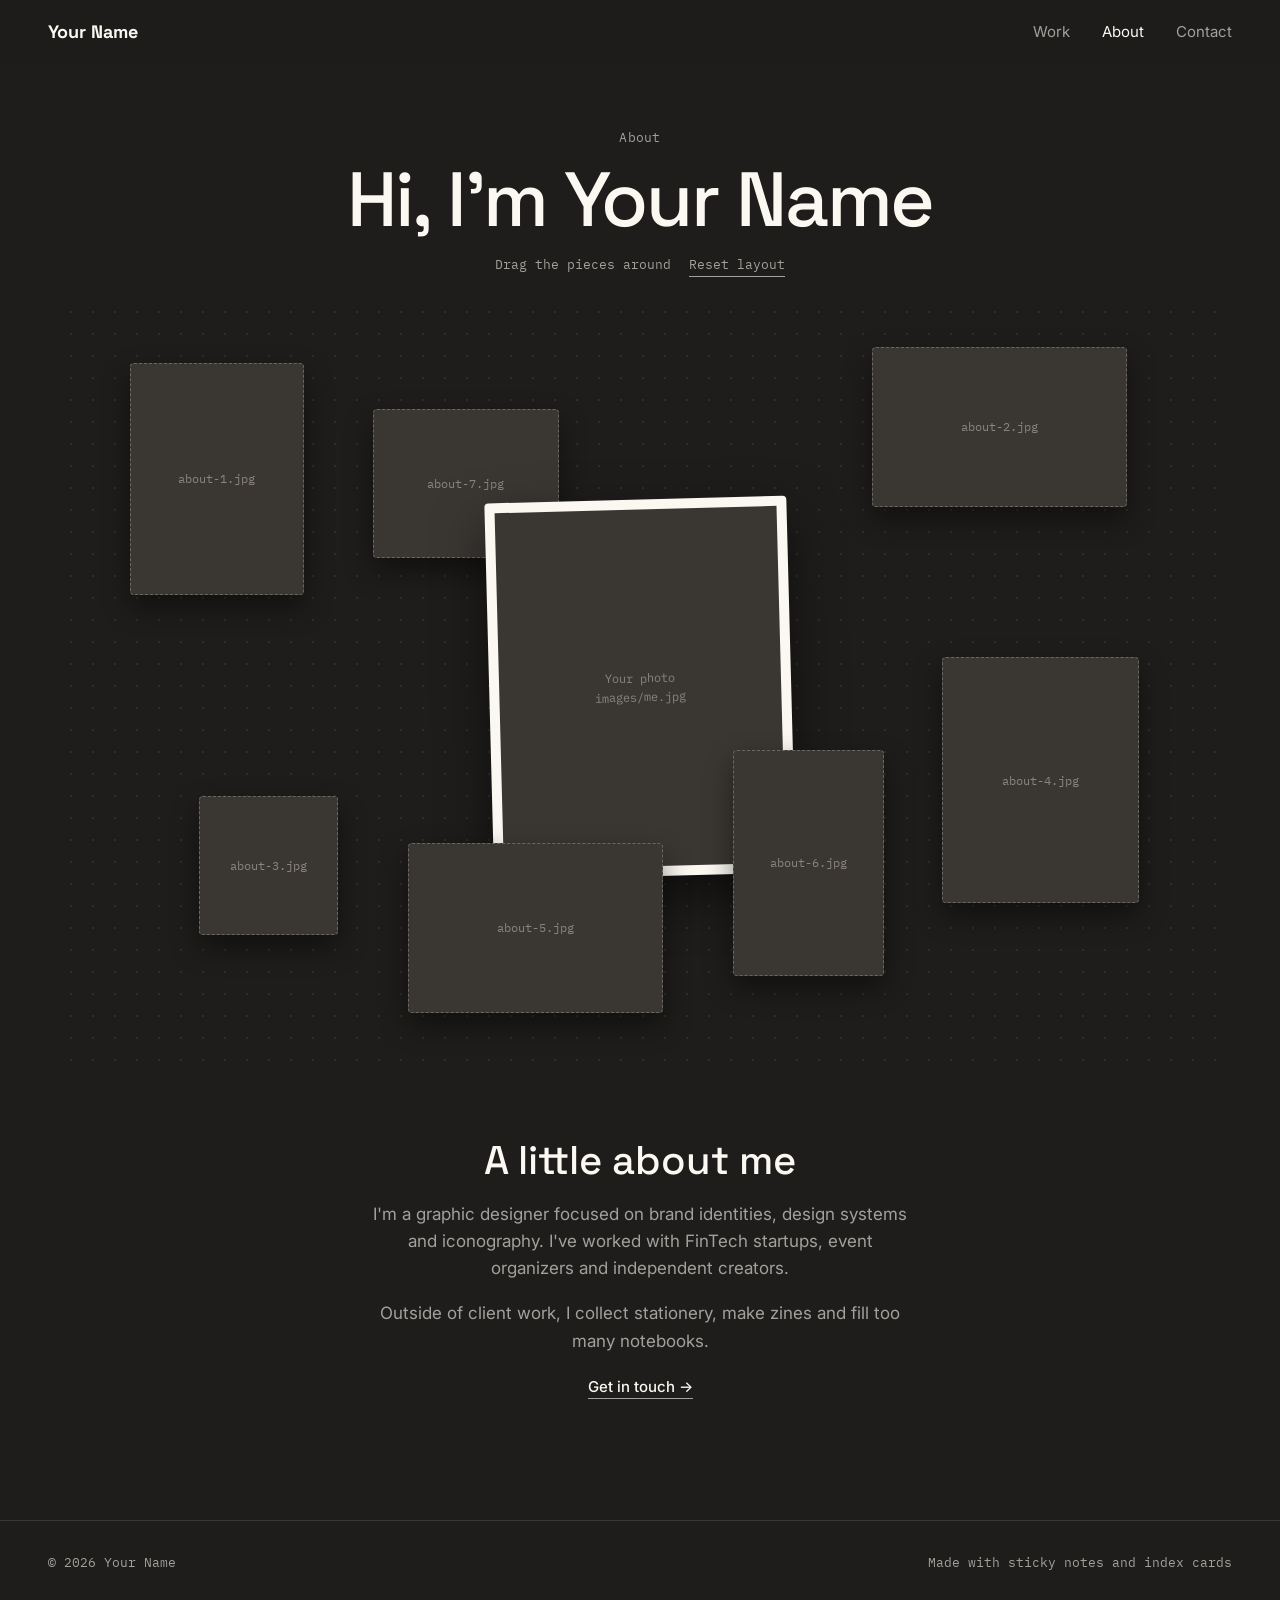
==== about.html @ d7c0a1a4 "Add files via upload" ====
<!doctype html>
<html lang="en">
<head>
  <meta charset="utf-8">
  <meta name="viewport" content="width=device-width, initial-scale=1">
  <title>About · Your Name</title>
  <meta name="description" content="About Your Name, graphic designer.">
  <link rel="preconnect" href="https://fonts.googleapis.com">
  <link rel="preconnect" href="https://fonts.gstatic.com" crossorigin>
  <link href="https://fonts.googleapis.com/css2?family=IBM+Plex+Mono:wght@400;500&family=Inter:wght@400;500&family=Space+Grotesk:wght@500;700&display=swap" rel="stylesheet">
  <link rel="stylesheet" href="css/styles.css">
</head>
<body data-page="about">
  <header class="site-nav">
    <a class="logo" href="index.html">Your Name</a>
    <nav aria-label="Main">
      <a href="work.html">Work</a>
      <a href="about.html" aria-current="page">About</a>
      <a href="index.html#contact">Contact</a>
    </nav>
  </header>

  <main>
    <div class="about-hero wrap">
      <p class="eyebrow">About</p>
      <h1>Hi, I'm Your Name</h1>
      <p class="board-hint">Drag the pieces around <button type="button" data-board-reset>Reset layout</button></p>
    </div>

    <div class="board" data-board>
      <div class="board-photo">
        <div class="placeholder">
          <span>Your photo<br>images/me.jpg</span>
          <img src="images/me.jpg" alt="Portrait of Your Name" onerror="this.remove()">
        </div>
      </div>
      <!-- Graphics: drop files named about-1.jpg … about-7.jpg into /images -->
      <div class="drag-item" data-drag="1" tabindex="0" aria-label="Graphic 1, use arrow keys to move" style="--w:15; --ar:3/4; --x:6; --y:8">
        <div class="placeholder"><span>about-1.jpg</span><img src="images/about-1.jpg" alt="" draggable="false" onerror="this.remove()"></div>
      </div>
      <div class="drag-item" data-drag="2" tabindex="0" aria-label="Graphic 2, use arrow keys to move" style="--w:22; --ar:16/10; --x:70; --y:6">
        <div class="placeholder"><span>about-2.jpg</span><img src="images/about-2.jpg" alt="" draggable="false" onerror="this.remove()"></div>
      </div>
      <div class="drag-item" data-drag="3" tabindex="0" aria-label="Graphic 3, use arrow keys to move" style="--w:12; --ar:1/1; --x:12; --y:64">
        <div class="placeholder"><span>about-3.jpg</span><img src="images/about-3.jpg" alt="" draggable="false" onerror="this.remove()"></div>
      </div>
      <div class="drag-item" data-drag="4" tabindex="0" aria-label="Graphic 4, use arrow keys to move" style="--w:17; --ar:4/5; --x:76; --y:46">
        <div class="placeholder"><span>about-4.jpg</span><img src="images/about-4.jpg" alt="" draggable="false" onerror="this.remove()"></div>
      </div>
      <div class="drag-item" data-drag="5" tabindex="0" aria-label="Graphic 5, use arrow keys to move" style="--w:22; --ar:3/2; --x:30; --y:70">
        <div class="placeholder"><span>about-5.jpg</span><img src="images/about-5.jpg" alt="" draggable="false" onerror="this.remove()"></div>
      </div>
      <div class="drag-item" data-drag="6" tabindex="0" aria-label="Graphic 6, use arrow keys to move" style="--w:13; --ar:2/3; --x:58; --y:58">
        <div class="placeholder"><span>about-6.jpg</span><img src="images/about-6.jpg" alt="" draggable="false" onerror="this.remove()"></div>
      </div>
      <div class="drag-item" data-drag="7" tabindex="0" aria-label="Graphic 7, use arrow keys to move" style="--w:16; --ar:5/4; --x:27; --y:14">
        <div class="placeholder"><span>about-7.jpg</span><img src="images/about-7.jpg" alt="" draggable="false" onerror="this.remove()"></div>
      </div>
    </div>

    <section class="bio">
      <h2>A little about me</h2>
      <p>I'm a graphic designer focused on brand identities, design systems and iconography. I've worked with FinTech startups, event organizers and independent creators.</p>
      <p>Outside of client work, I collect stationery, make zines and fill too many notebooks.</p>
      <a class="link" href="index.html#contact">Get in touch →</a>
    </section>
  </main>

  <footer class="site-footer">
    <span>© 2026 Your Name</span>
    <span>Made with sticky notes and index cards</span>
  </footer>

  <script src="js/main.js"></script>
</body>
</html>
---- css/styles.css ----
:root {
  --desk: #1E1D1B;
  --desk-2: #2A2825;
  --desk-3: #3A3733;
  --paper: #FBF8F2;
  --paper-dim: rgba(251, 248, 242, 0.6);
  --ink: #1A1A1A;
  --coral: #FF6F59;
  --blue: #6F8CFF;
  --yellow: #FFE45E;
  --pink: #FF8FB8;
  --rule-red: #E8604C;
  --rule-blue: rgba(111, 140, 255, 0.28);

  --font-display: "Space Grotesk", system-ui, sans-serif;
  --font-body: "Inter", system-ui, sans-serif;
  --font-mono: "IBM Plex Mono", ui-monospace, monospace;

  --gutter: clamp(16px, 4vw, 48px);
  --max: 1160px;
  --ease: cubic-bezier(0.2, 0.8, 0.2, 1);
}

*, *::before, *::after { box-sizing: border-box; }

html { scroll-behavior: smooth; }

body {
  margin: 0;
  background: var(--desk);
  color: var(--paper);
  font-family: var(--font-body);
  font-size: 17px;
  line-height: 1.6;
  -webkit-font-smoothing: antialiased;
  overflow-x: hidden;
}

img { max-width: 100%; display: block; }
a { color: inherit; }
button { font: inherit; color: inherit; }

h1, h2, h3 { font-family: var(--font-display); font-weight: 500; line-height: 1.1; margin: 0; }

.eyebrow {
  font-family: var(--font-mono);
  font-size: 13px;
  letter-spacing: 0.02em;
  color: var(--paper-dim);
  margin: 0;
}

.link {
  font-size: 15px;
  font-weight: 500;
  text-decoration: none;
  border-bottom: 1px solid var(--paper-dim);
  padding-bottom: 2px;
  white-space: nowrap;
  transition: border-color 0.2s;
}
.link:hover { border-color: var(--paper); }

:focus-visible { outline: 2px solid var(--blue); outline-offset: 3px; border-radius: 4px; }

.wrap { max-width: var(--max); margin: 0 auto; padding: 0 var(--gutter); }

/* Nav */
.site-nav {
  position: sticky;
  top: 0;
  z-index: 50;
  display: flex;
  justify-content: space-between;
  align-items: center;
  padding: 18px var(--gutter);
  background: rgba(30, 29, 27, 0.88);
  backdrop-filter: blur(8px);
  -webkit-backdrop-filter: blur(8px);
}
.logo { font-family: var(--font-display); font-weight: 700; font-size: 18px; text-decoration: none; }
.site-nav nav { display: flex; gap: clamp(16px, 3vw, 32px); }
.site-nav nav a { text-decoration: none; font-size: 15px; color: var(--paper-dim); transition: color 0.2s; }
.site-nav nav a:hover, .site-nav nav a[aria-current="page"] { color: var(--paper); }

/* Shared paper bits */
.sticky-note {
  background: var(--yellow);
  color: var(--ink);
  padding: 16px 18px;
  font-family: var(--font-display);
  font-weight: 500;
  line-height: 1.25;
  border-radius: 2px;
  box-shadow: 0 10px 24px rgba(0, 0, 0, 0.35);
  position: relative;
}
.sticky-note::before {
  content: "";
  position: absolute;
  inset: 0 0 auto 0;
  height: 18%;
  background: rgba(0, 0, 0, 0.06);
}
.sticky-note small { display: block; font-family: var(--font-mono); font-weight: 400; font-size: 12px; margin-top: 6px; opacity: 0.7; }

.placeholder {
  position: relative;
  background: var(--desk-3);
  overflow: hidden;
}
.placeholder > span {
  position: absolute;
  inset: 0;
  display: flex;
  align-items: center;
  justify-content: center;
  text-align: center;
  padding: 8px;
  font-family: var(--font-mono);
  font-size: 12px;
  color: #8a857c;
}
.placeholder > img {
  position: absolute;
  inset: 0;
  width: 100%;
  height: 100%;
  object-fit: cover;
}

/* Reveal on scroll */
.reveal { opacity: 0; transform: translateY(28px); transition: opacity 0.7s var(--ease), transform 0.7s var(--ease); }
.reveal.in { opacity: 1; transform: none; }

/* Hero */
.hero {
  position: relative;
  min-height: calc(100vh - 70px);
  max-width: var(--max);
  margin: 0 auto;
  padding: clamp(48px, 10vh, 120px) var(--gutter) 64px;
  display: flex;
  flex-direction: column;
  justify-content: center;
}
.hero-title {
  font-size: clamp(44px, 8.5vw, 112px);
  letter-spacing: -0.03em;
  max-width: 11ch;
  margin: 18px 0 24px;
}
.hero-title span { display: inline-block; opacity: 0; transform: translateY(0.4em) rotate(2deg); animation: word-in 0.8s var(--ease) forwards; }
.hero-sub { max-width: 34ch; color: var(--paper-dim); font-size: clamp(17px, 1.6vw, 20px); margin: 0; }
.hero-note {
  position: absolute;
  right: var(--gutter);
  top: clamp(60px, 16vh, 160px);
  width: clamp(140px, 16vw, 200px);
  font-size: clamp(16px, 1.6vw, 20px);
  transform-origin: top center;
  opacity: 0;
  animation: note-peel 1s var(--ease) 1.1s forwards;
}
.scroll-cue {
  margin-top: 48px;
  font-family: var(--font-mono);
  font-size: 13px;
  color: var(--paper-dim);
  text-decoration: none;
  align-self: flex-start;
}

@keyframes word-in { to { opacity: 1; transform: none; } }
@keyframes note-peel {
  0% { opacity: 0; transform: translateY(-30px) rotate(-18deg); }
  70% { opacity: 1; transform: translateY(4px) rotate(7deg); }
  100% { opacity: 1; transform: rotate(5deg); }
}

/* Section heads */
.section { padding-top: clamp(80px, 14vh, 160px); padding-bottom: clamp(80px, 14vh, 160px); }
.section-head { display: flex; justify-content: space-between; align-items: baseline; gap: 16px; margin-bottom: 40px; }
.section-head h2 { font-size: clamp(32px, 4.5vw, 56px); letter-spacing: -0.02em; margin-top: 10px; }

/* Featured stacked folders */
.featured { position: relative; height: 420vh; }
.featured-pin {
  position: sticky;
  top: 0;
  height: 100vh;
  display: flex;
  flex-direction: column;
  justify-content: center;
  max-width: var(--max);
  margin: 0 auto;
  padding: 80px var(--gutter) 32px;
  overflow: hidden;
}
.featured-pin .section-head { margin-bottom: 56px; }
.stack { position: relative; height: min(56vh, 500px); }
.stack.animate .folder { transition: transform 0.4s var(--ease); }

.folder {
  position: absolute;
  inset: 0;
  background: var(--c);
  color: var(--ink);
  border-radius: 0 14px 14px 14px;
  box-shadow: 0 -6px 30px rgba(0, 0, 0, 0.35);
  will-change: transform;
}
.folder-tab {
  all: unset;
  box-sizing: border-box;
  position: absolute;
  top: -38px;
  left: calc(var(--i) * 25%);
  width: 25%;
  height: 39px;
  padding: 0 16px;
  background: var(--c);
  color: var(--ink);
  border-radius: 12px 12px 0 0;
  font-family: var(--font-display);
  font-weight: 500;
  font-size: 15px;
  line-height: 40px;
  white-space: nowrap;
  overflow: hidden;
  text-overflow: ellipsis;
  cursor: pointer;
}
.folder-tab:focus-visible { outline: 2px solid var(--paper); outline-offset: 2px; }
.folder-body {
  display: grid;
  grid-template-columns: minmax(0, 1.5fr) minmax(0, 1fr);
  gap: clamp(16px, 3vw, 40px);
  height: 100%;
  padding: clamp(16px, 2.4vw, 28px);
}
.folder-body .cover { border-radius: 6px; background: var(--paper); }
.folder-body .cover > span { color: #9a948a; }
.folder-info { display: flex; flex-direction: column; justify-content: center; }
.folder-info h3 { font-size: clamp(26px, 3vw, 40px); letter-spacing: -0.02em; margin: 6px 0 12px; }
.folder-info .meta { font-family: var(--font-mono); font-size: 13px; opacity: 0.7; margin: 0; }
.folder-info .desc { margin: 0 0 20px; font-size: 16px; }
.case-link { font-weight: 500; text-decoration: none; border-bottom: 1.5px solid currentColor; align-self: flex-start; }

/* Services index cards */
.services-grid {
  display: grid;
  grid-template-columns: repeat(4, minmax(0, 1fr));
  gap: clamp(16px, 2vw, 28px);
}
.index-card {
  --r: 0deg;
  display: flex;
  flex-direction: column;
  background: var(--paper);
  color: var(--ink);
  border-radius: 3px;
  padding: 22px 20px 20px;
  min-height: 280px;
  box-shadow: 0 14px 30px rgba(0, 0, 0, 0.35);
  transform: rotate(var(--r));
  transition: transform 0.3s var(--ease);
}
.index-card:hover { transform: rotate(0deg) translateY(-6px); }
.index-card .num { font-family: var(--font-mono); font-size: 12px; opacity: 0.55; }
.index-card h3 { font-size: 21px; margin: 4px -20px 0; padding: 0 20px 12px; border-bottom: 2px solid var(--rule-red); }
.index-card p {
  flex: 1;
  margin: 0;
  padding-top: 6px;
  font-size: 15px;
  line-height: 28px;
  background: repeating-linear-gradient(transparent 0 27px, var(--rule-blue) 27px 28px) 0 6px;
}
.index-card.reveal { opacity: 0; transform: translateY(60px) rotate(calc(var(--r) + 8deg)); }
.index-card.reveal.in { opacity: 1; transform: rotate(var(--r)); }

/* Working with me */
.about-preview { display: grid; grid-template-columns: minmax(0, 0.8fr) minmax(0, 1.2fr); gap: clamp(32px, 6vw, 96px); align-items: center; }
.photo-frame { position: relative; transform: rotate(-3deg); }
.photo-frame.reveal.in { transform: rotate(-3deg); }
.photo-frame .placeholder { aspect-ratio: 4 / 5; border-radius: 4px; }
.tape {
  position: absolute;
  top: -14px;
  left: 50%;
  width: 110px;
  height: 30px;
  transform: translateX(-50%) rotate(3deg);
  background: rgba(251, 248, 242, 0.55);
  z-index: 2;
}
.about-preview h2 { font-size: clamp(32px, 4.5vw, 56px); letter-spacing: -0.02em; margin: 10px 0 20px; }
.about-preview p.lead { color: var(--paper-dim); margin: 0 0 36px; max-width: 46ch; }
.process { display: grid; grid-template-columns: repeat(3, minmax(0, 1fr)); gap: 16px; margin-bottom: 36px; }
.process .sticky-note { min-height: 140px; font-size: 18px; }
.process .sticky-note small { font-family: var(--font-body); font-size: 13px; line-height: 1.4; }
.process .sticky-note:nth-child(1) { background: var(--coral); --r: -2deg; }
.process .sticky-note:nth-child(2) { background: var(--yellow); --r: 1.5deg; }
.process .sticky-note:nth-child(3) { background: var(--pink); --r: -1deg; }
.process .sticky-note.reveal { transform: translateY(-30px) rotate(calc(var(--r) - 12deg)); }
.process .sticky-note.reveal.in { transform: rotate(var(--r)); }

/* Contact envelope */
.envelope { position: relative; max-width: 820px; margin: 0 auto; padding: 0 clamp(16px, 4vw, 48px) 150px; perspective: 1400px; }
.env-back { position: absolute; inset: 90px 0 0 0; background: var(--blue); border-radius: 10px; }
.env-flap {
  position: absolute;
  top: 90px;
  left: 0;
  right: 0;
  height: 200px;
  background: #5E7BEF;
  clip-path: polygon(0 0, 100% 0, 50% 100%);
  transform-origin: top center;
  z-index: 5;
  transition: transform 0.8s var(--ease), z-index 0s 0.4s;
}
.env-pocket {
  position: absolute;
  left: 0;
  right: 0;
  bottom: 0;
  height: 230px;
  background: #809AFF;
  clip-path: polygon(0 0, 50% 55%, 100% 0, 100% 100%, 0 100%);
  border-radius: 0 0 10px 10px;
  z-index: 4;
}
.letter {
  position: relative;
  z-index: 3;
  background: var(--paper);
  color: var(--ink);
  border-radius: 4px;
  padding: clamp(28px, 5vw, 56px) clamp(22px, 5vw, 56px) 140px;
  opacity: 0;
  transform: translateY(160px);
  transition: transform 0.9s var(--ease) 0.45s, opacity 0.5s 0.45s;
}
.envelope.open .env-flap { transform: rotateX(180deg); z-index: 1; }
.envelope.open .letter { opacity: 1; transform: none; }
.letter h2 { font-size: clamp(32px, 5vw, 60px); letter-spacing: -0.02em; margin: 8px 0 14px; }
.letter .eyebrow { color: rgba(26, 26, 26, 0.55); }
.letter > p { margin: 0 0 28px; max-width: 44ch; }
.contact-links { display: flex; flex-wrap: wrap; gap: 10px 22px; margin-bottom: 32px; }
.contact-links a { font-weight: 500; text-decoration: none; border-bottom: 1.5px solid var(--ink); }
.contact-form { display: grid; grid-template-columns: 1fr 1fr; gap: 14px; }
.contact-form label { display: flex; flex-direction: column; gap: 6px; font-family: var(--font-mono); font-size: 12px; color: rgba(26, 26, 26, 0.7); }
.contact-form .full { grid-column: 1 / -1; }
.contact-form input, .contact-form textarea {
  font: inherit;
  font-family: var(--font-body);
  font-size: 16px;
  color: var(--ink);
  background: transparent;
  border: none;
  border-bottom: 1.5px solid rgba(26, 26, 26, 0.3);
  padding: 8px 0;
  border-radius: 0;
}
.contact-form textarea { min-height: 96px; resize: vertical; }
.contact-form input:focus, .contact-form textarea:focus { outline: none; border-color: var(--ink); }
.contact-form button {
  justify-self: start;
  background: var(--ink);
  color: var(--paper);
  border: none;
  border-radius: 999px;
  padding: 12px 26px;
  font-weight: 500;
  cursor: pointer;
  transition: transform 0.2s;
}
.contact-form button:hover { transform: translateY(-2px); }
.form-error { grid-column: 1 / -1; color: #B42318; font-size: 14px; margin: 0; min-height: 1em; }

/* Footer */
.site-footer {
  display: flex;
  justify-content: space-between;
  flex-wrap: wrap;
  gap: 12px;
  padding: 32px var(--gutter);
  border-top: 1px solid var(--desk-3);
  font-family: var(--font-mono);
  font-size: 13px;
  color: var(--paper-dim);
}

/* Work page */
.page-head { padding: clamp(48px, 9vh, 100px) 0 40px; }
.page-head h1 { font-size: clamp(48px, 8vw, 104px); letter-spacing: -0.03em; }
.page-head p { color: var(--paper-dim); max-width: 46ch; margin: 16px 0 0; }

.filter-tabs { display: flex; flex-wrap: nowrap; gap: 5px; align-items: flex-end; overflow-x: auto; scrollbar-width: none; padding-top: 4px; }
.filter-tabs::-webkit-scrollbar { display: none; }
.filter-tab {
  all: unset;
  box-sizing: border-box;
  cursor: pointer;
  font-size: 14px;
  font-weight: 500;
  padding: 11px 15px 10px;
  border-radius: 10px 10px 0 0;
  background: var(--desk-2);
  color: var(--paper);
  white-space: nowrap;
  transition: background 0.2s, color 0.2s;
}
.filter-tab:hover { background: var(--desk-3); }
.filter-tab[aria-pressed="true"] { background: var(--paper); color: var(--ink); }
.filter-tab:focus-visible { outline: 2px solid var(--blue); outline-offset: 2px; }
.filter-rule { height: 4px; background: var(--paper); border-radius: 0 3px 0 0; }
.result-count { font-family: var(--font-mono); font-size: 13px; color: var(--paper-dim); margin: 18px 0 24px; }

.project-grid { display: grid; grid-template-columns: repeat(3, minmax(0, 1fr)); gap: clamp(16px, 2vw, 28px); padding-bottom: 120px; }
.project-card {
  display: block;
  text-decoration: none;
  background: var(--desk-2);
  border: 1px solid var(--desk-3);
  border-radius: 14px;
  overflow: hidden;
  transition: border-color 0.25s, transform 0.25s var(--ease);
  animation: card-in 0.5s var(--ease) both;
}
.project-card:hover { border-color: var(--paper); transform: translateY(-4px); }
.project-card .placeholder { aspect-ratio: 4 / 3; }
.project-card .info { padding: 16px 18px 18px; }
.project-card h3 { font-size: 19px; font-family: var(--font-display); }
.project-card p { margin: 4px 0 0; font-size: 14px; color: var(--paper-dim); }
@keyframes card-in { from { opacity: 0; transform: translateY(18px); } }

/* About page */
.about-hero { text-align: center; padding-top: clamp(40px, 7vh, 80px); }
.about-hero .eyebrow { margin-bottom: 8px; }
.about-hero h1 { font-size: clamp(40px, 6vw, 80px); letter-spacing: -0.03em; }
.board-hint { font-family: var(--font-mono); font-size: 13px; color: var(--paper-dim); margin: 14px 0 0; }
.board-hint button { all: unset; cursor: pointer; border-bottom: 1px solid var(--paper-dim); margin-left: 10px; }
.board-hint button:focus-visible { outline: 2px solid var(--blue); outline-offset: 2px; }

.board {
  position: relative;
  max-width: var(--max);
  height: clamp(560px, 86vh, 820px);
  margin: 24px auto 0;
  background-image: radial-gradient(rgba(251, 248, 242, 0.08) 1.2px, transparent 1.2px);
  background-size: 22px 22px;
  border-radius: 16px;
  touch-action: pan-y;
}
.board-photo {
  position: absolute;
  left: 50%;
  top: 50%;
  width: clamp(190px, 26%, 320px);
  transform: translate(-50%, -50%) rotate(-1.5deg);
  z-index: 20;
  pointer-events: none;
}
.board-photo .placeholder { aspect-ratio: 4 / 5; border-radius: 4px; border: 10px solid var(--paper); box-shadow: 0 20px 50px rgba(0, 0, 0, 0.5); }
.drag-item {
  position: absolute;
  left: calc(var(--x) * 1%);
  top: calc(var(--y) * 1%);
  width: calc(var(--w) * 1%);
  aspect-ratio: var(--ar);
  z-index: 10;
  min-width: 86px;
  cursor: grab;
  touch-action: none;
  user-select: none;
  -webkit-user-select: none;
  border-radius: 4px;
  box-shadow: 0 12px 28px rgba(0, 0, 0, 0.45);
  transition: box-shadow 0.2s, scale 0.2s;
}
.drag-item .placeholder { width: 100%; height: 100%; border-radius: 4px; border: 1.5px dashed rgba(251, 248, 242, 0.25); }
.drag-item .placeholder img { pointer-events: none; }
.drag-item.dragging { cursor: grabbing; box-shadow: 0 24px 50px rgba(0, 0, 0, 0.6); scale: 1.03; }
.drag-item:focus-visible { outline: 2px solid var(--blue); outline-offset: 3px; }

.bio { max-width: 640px; margin: 0 auto; padding: 64px var(--gutter) 120px; text-align: center; }
.bio h2 { font-size: clamp(28px, 3.5vw, 40px); margin-bottom: 18px; }
.bio p { color: var(--paper-dim); margin: 0 0 18px; }

/* Responsive */
@media (max-width: 960px) {
  .services-grid { grid-template-columns: repeat(2, minmax(0, 1fr)); }
  .project-grid { grid-template-columns: repeat(2, minmax(0, 1fr)); }
  .about-preview { grid-template-columns: 1fr; }
  .photo-frame { max-width: 320px; }
}

@media (max-width: 680px) {
  body { font-size: 16px; }
  .hero-note { position: relative; right: auto; top: auto; margin-top: 36px; align-self: flex-start; }
  .featured { height: 400vh; }
  .featured-pin { padding-top: 76px; }
  .featured-pin .section-head { margin-bottom: 48px; }
  .stack { height: min(62vh, 520px); }
  .folder-tab { font-size: 12px; padding: 0 9px; height: 33px; top: -32px; line-height: 34px; border-radius: 9px 9px 0 0; }
  .folder-body { grid-template-columns: 1fr; grid-template-rows: minmax(0, 1fr) auto; }
  .folder-info h3 { font-size: 24px; margin: 4px 0 6px; }
  .folder-info .desc { display: none; }
  .services-grid { grid-template-columns: 1fr; }
  .index-card { min-height: 220px; }
  .process { grid-template-columns: 1fr; }
  .process .sticky-note { min-height: 0; }
  .contact-form { grid-template-columns: 1fr; }
  .filter-tabs { margin: 0 calc(var(--gutter) * -1); padding: 0 var(--gutter); }
  .filter-tab { font-size: 14px; padding: 10px 14px 9px; }
  .project-grid { grid-template-columns: 1fr; }
  .board { height: 640px; border-radius: 0; }
  .board-photo { width: 52%; }
}

@media (prefers-reduced-motion: reduce) {
  html { scroll-behavior: auto; }
  .hero-title span, .hero-note { animation: none; opacity: 1; transform: none; }
  .hero-note { transform: rotate(5deg); }
  .reveal, .index-card.reveal, .process .sticky-note.reveal { opacity: 1; transition: none; }
  .index-card.reveal { transform: rotate(var(--r)); }
  .process .sticky-note.reveal { transform: rotate(var(--r)); }
  .letter, .env-flap { transition: none; }
  .project-card { animation: none; }
}
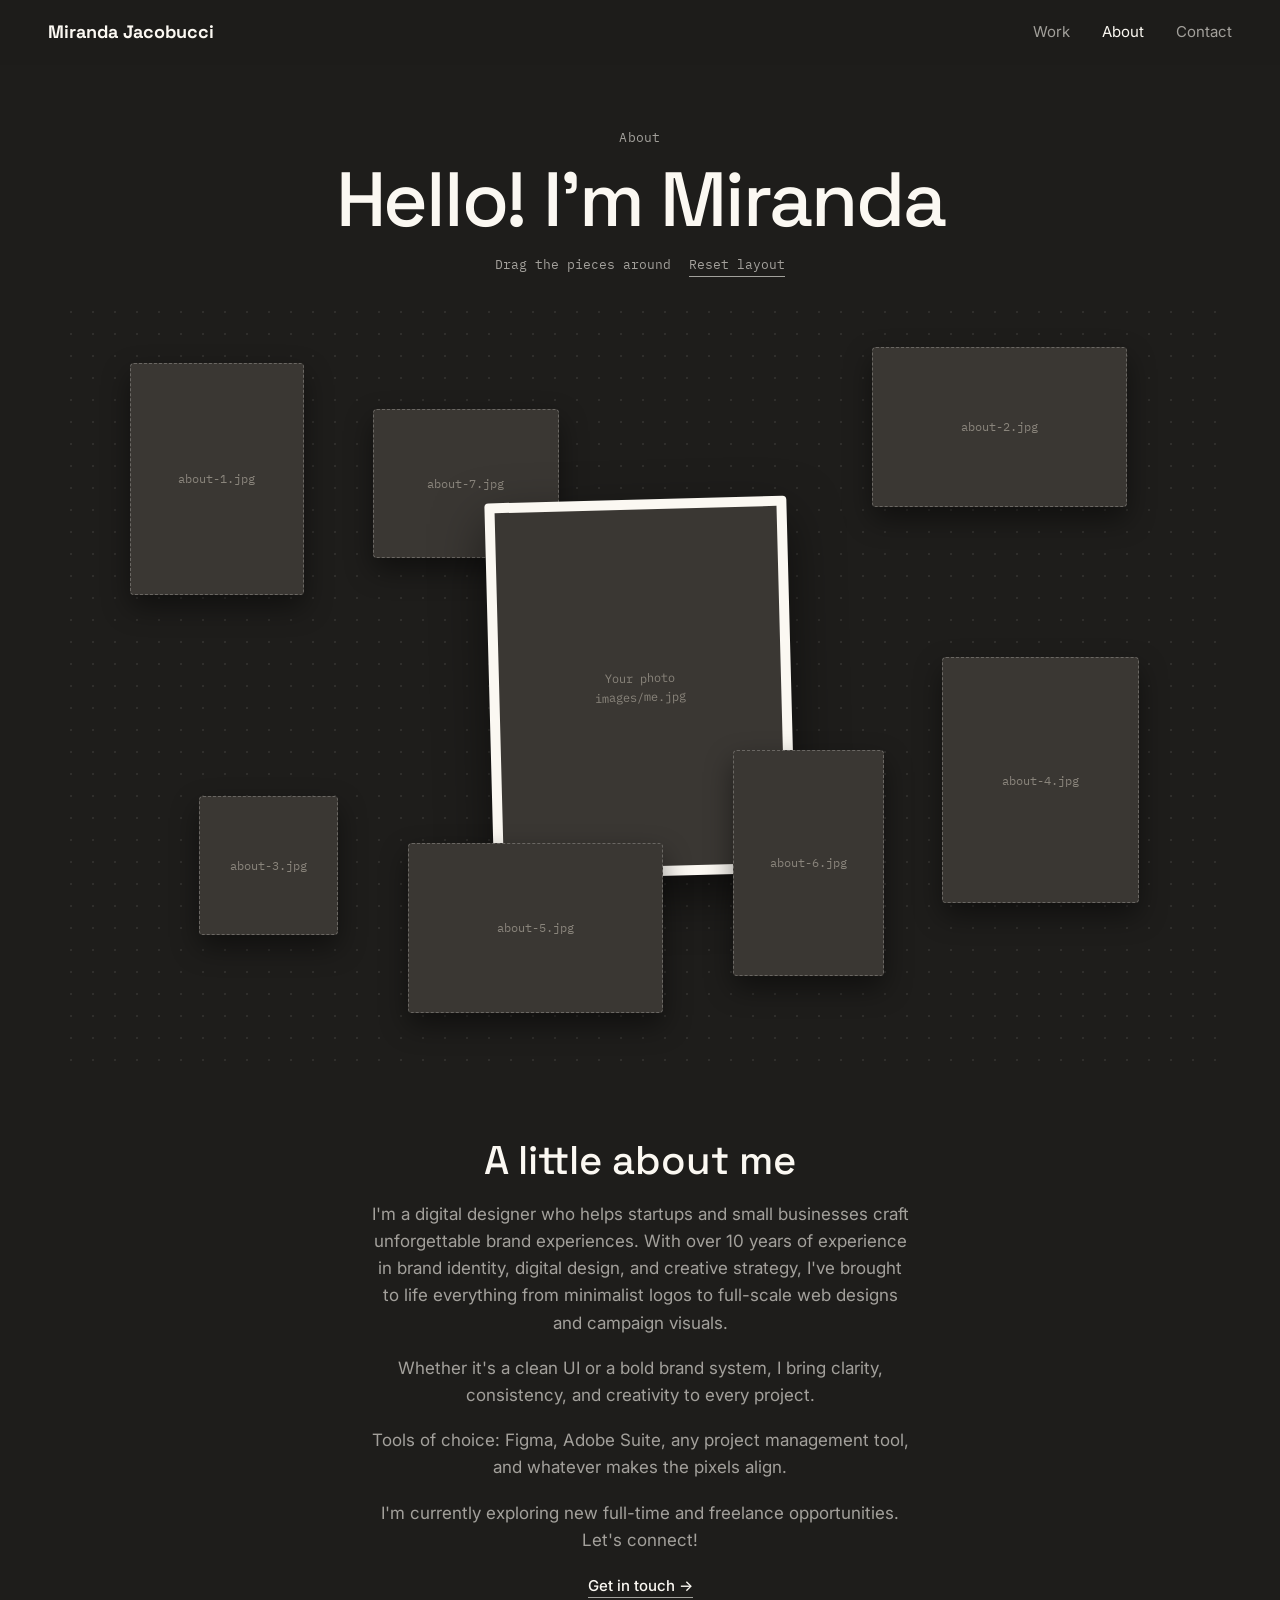
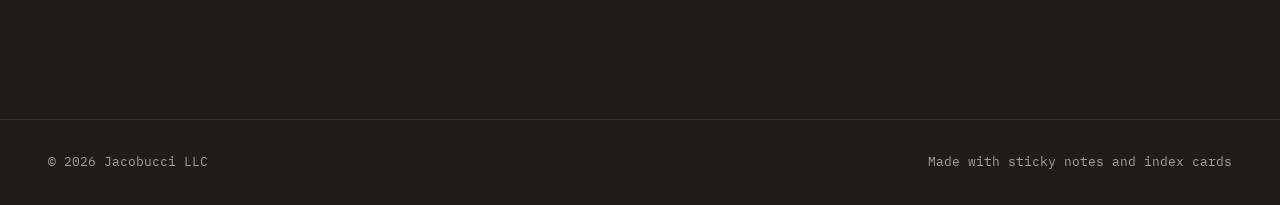
==== commit 4d3670d4: "Add real projects, data-driven case studies, and real name, email and bio Co-Authored-By: Claude Opu" ====
--- a/about.html
+++ b/about.html
@@ -3,8 +3,8 @@
 <head>
   <meta charset="utf-8">
   <meta name="viewport" content="width=device-width, initial-scale=1">
-  <title>About · Your Name</title>
-  <meta name="description" content="About Your Name, graphic designer.">
+  <title>About · Miranda Jacobucci</title>
+  <meta name="description" content="About Miranda Jacobucci, graphic designer.">
   <link rel="preconnect" href="https://fonts.googleapis.com">
   <link rel="preconnect" href="https://fonts.gstatic.com" crossorigin>
   <link href="https://fonts.googleapis.com/css2?family=IBM+Plex+Mono:wght@400;500&family=Inter:wght@400;500&family=Space+Grotesk:wght@500;700&display=swap" rel="stylesheet">
@@ -12,7 +12,7 @@
 </head>
 <body data-page="about">
   <header class="site-nav">
-    <a class="logo" href="index.html">Your Name</a>
+    <a class="logo" href="index.html">Miranda Jacobucci</a>
     <nav aria-label="Main">
       <a href="work.html">Work</a>
       <a href="about.html" aria-current="page">About</a>
@@ -23,7 +23,7 @@
   <main>
     <div class="about-hero wrap">
       <p class="eyebrow">About</p>
-      <h1>Hi, I'm Your Name</h1>
+      <h1>Hello! I'm Miranda</h1>
       <p class="board-hint">Drag the pieces around <button type="button" data-board-reset>Reset layout</button></p>
     </div>
 
@@ -31,7 +31,7 @@
       <div class="board-photo">
         <div class="placeholder">
           <span>Your photo<br>images/me.jpg</span>
-          <img src="images/me.jpg" alt="Portrait of Your Name" onerror="this.remove()">
+          <img src="images/me.jpg" alt="Portrait of Miranda Jacobucci" onerror="this.remove()">
         </div>
       </div>
       <!-- Graphics: drop files named about-1.jpg … about-7.jpg into /images -->
@@ -60,14 +60,16 @@
 
     <section class="bio">
       <h2>A little about me</h2>
-      <p>I'm a graphic designer focused on brand identities, design systems and iconography. I've worked with FinTech startups, event organizers and independent creators.</p>
-      <p>Outside of client work, I collect stationery, make zines and fill too many notebooks.</p>
+      <p>I'm a digital designer who helps startups and small businesses craft unforgettable brand experiences. With over 10 years of experience in brand identity, digital design, and creative strategy, I've brought to life everything from minimalist logos to full-scale web designs and campaign visuals.</p>
+      <p>Whether it's a clean UI or a bold brand system, I bring clarity, consistency, and creativity to every project.</p>
+      <p>Tools of choice: Figma, Adobe Suite, any project management tool, and whatever makes the pixels align.</p>
+      <p>I'm currently exploring new full-time and freelance opportunities. Let's connect!</p>
       <a class="link" href="index.html#contact">Get in touch →</a>
     </section>
   </main>
 
   <footer class="site-footer">
-    <span>© 2026 Your Name</span>
+    <span>© 2026 Jacobucci LLC</span>
     <span>Made with sticky notes and index cards</span>
   </footer>
 
--- a/css/styles.css
+++ b/css/styles.css
@@ -489,6 +489,105 @@
 .bio { max-width: 640px; margin: 0 auto; padding: 64px var(--gutter) 120px; text-align: center; }
 .bio h2 { font-size: clamp(28px, 3.5vw, 40px); margin-bottom: 18px; }
 .bio p { color: var(--paper-dim); margin: 0 0 18px; }
+
+/* Case study */
+.read-progress {
+  position: fixed;
+  top: 0;
+  left: 0;
+  width: 100%;
+  height: 3px;
+  background: var(--accent, var(--coral));
+  transform: scaleX(var(--p, 0));
+  transform-origin: left;
+  z-index: 60;
+}
+.cs-hero { padding-top: clamp(40px, 7vh, 80px); padding-bottom: 48px; }
+.cs-back { display: inline-block; margin-bottom: 36px; font-family: var(--font-mono); font-size: 13px; color: var(--paper-dim); text-decoration: none; }
+.cs-back:hover { color: var(--paper); }
+.cs-hero .eyebrow::before { content: ""; display: inline-block; width: 10px; height: 10px; margin-right: 10px; border-radius: 2px; background: var(--accent); vertical-align: 0; }
+.cs-hero h1 { font-size: clamp(48px, 8vw, 112px); letter-spacing: -0.03em; margin: 14px 0 22px; }
+.cs-intro { font-size: clamp(18px, 2vw, 24px); line-height: 1.45; max-width: 40ch; color: var(--paper-dim); margin: 0; }
+.cs-img { border-radius: 12px; }
+.cs-cover { margin-bottom: clamp(72px, 12vh, 140px); }
+
+.cs-overview, .cs-split, .cs-process, .cs-text-block, .cs-results, .cs-quote { margin-bottom: clamp(72px, 12vh, 140px); }
+.cs-grid-2, .cs-grid-3 { margin-bottom: clamp(48px, 8vh, 96px); }
+
+[data-page="case"] main h2 { font-size: clamp(28px, 3.5vw, 44px); letter-spacing: -0.02em; margin: 8px 0 18px; }
+.cs-text p, .cs-split p, .cs-text-block p { color: rgba(251, 248, 242, 0.78); max-width: 60ch; margin: 0 0 16px; }
+
+.cs-overview { display: grid; grid-template-columns: minmax(0, 1.4fr) minmax(0, 1fr); gap: clamp(32px, 6vw, 96px); align-items: start; }
+.cs-details { min-height: 0; }
+.cs-details dl { margin: 10px 0 0; }
+.cs-details dl div { display: flex; justify-content: space-between; gap: 16px; padding: 9px 0; border-bottom: 1px solid var(--rule-blue); }
+.cs-details dt { font-family: var(--font-mono); font-size: 12px; opacity: 0.6; padding-top: 2px; }
+.cs-details dd { margin: 0; font-size: 15px; font-weight: 500; text-align: right; }
+
+.cs-split { display: grid; grid-template-columns: repeat(2, minmax(0, 1fr)); gap: clamp(32px, 6vw, 96px); }
+
+.cs-figure { margin: 0 auto clamp(48px, 8vh, 96px); }
+.cs-figure figcaption { margin-top: 12px; font-family: var(--font-mono); font-size: 13px; color: var(--paper-dim); }
+.cs-grid-2 { display: grid; grid-template-columns: repeat(2, minmax(0, 1fr)); gap: clamp(16px, 2vw, 28px); }
+.cs-grid-2 .cs-figure { margin: 0; }
+.cs-grid-3 { display: grid; grid-template-columns: repeat(3, minmax(0, 1fr)); gap: clamp(12px, 1.6vw, 20px); }
+
+.cs-notes { max-width: 900px; margin-top: 12px; }
+
+.cs-stats { display: grid; grid-template-columns: repeat(3, minmax(0, 1fr)); gap: clamp(16px, 2vw, 28px); margin-top: 12px; }
+.cs-stat { min-height: 210px; }
+.cs-stat .big { display: block; font-family: var(--font-display); font-weight: 700; font-size: clamp(40px, 5vw, 64px); line-height: 1; letter-spacing: -0.03em; padding-bottom: 14px; margin-bottom: 4px; border-bottom: 2px solid var(--rule-red); margin-left: -20px; margin-right: -20px; padding-left: 20px; }
+
+.cs-quote { display: flex; justify-content: center; }
+.cs-quote blockquote { margin: 0; max-width: 640px; padding: clamp(28px, 4vw, 52px); transform: rotate(-1.5deg); }
+.cs-quote blockquote p { font-family: var(--font-display); font-size: clamp(22px, 2.6vw, 32px); line-height: 1.25; margin: 0 0 22px; }
+.cs-quote blockquote footer { font-family: var(--font-mono); font-size: 13px; opacity: 0.7; }
+
+.cs-next { padding-top: 24px; padding-bottom: 120px; }
+.cs-next-folder {
+  position: relative;
+  display: block;
+  margin-top: 40px;
+  padding: clamp(28px, 5vw, 56px);
+  background: var(--c);
+  color: var(--ink);
+  border-radius: 0 14px 14px 14px;
+  text-decoration: none;
+  transition: transform 0.3s var(--ease);
+}
+.cs-next-folder:hover { transform: translateY(-6px); }
+.cs-next-tab { position: absolute; top: -38px; left: 0; height: 39px; padding: 0 20px; background: var(--c); border-radius: 12px 12px 0 0; font-family: var(--font-display); font-weight: 500; font-size: 15px; line-height: 40px; }
+.cs-next-body .eyebrow { display: block; color: rgba(26, 26, 26, 0.6); }
+.cs-next-title { display: block; margin-top: 8px; font-family: var(--font-display); font-weight: 500; font-size: clamp(32px, 5vw, 64px); letter-spacing: -0.02em; line-height: 1.05; }
+
+.cs-photo { display: block; width: 100%; height: auto; border-radius: 10px; background: var(--desk-2); }
+.cs-cover-img { border-radius: 14px; }
+.cs-sub { font-family: var(--font-display); font-weight: 500; font-size: 22px; margin: 32px 0 12px; }
+.cs-details ul { list-style: none; margin: 0; padding: 0; text-align: right; }
+.cs-details li + li { margin-top: 2px; }
+.cs-details dl div:has(ul) { align-items: flex-start; }
+.cs-section { margin-bottom: clamp(72px, 12vh, 140px); }
+.cs-section-text { max-width: 720px; margin-bottom: 28px; }
+.cs-section-text p { color: rgba(251, 248, 242, 0.78); margin: 0 0 12px; }
+.cs-images { display: grid; gap: clamp(12px, 1.6vw, 20px); align-items: start; }
+.cs-images figure { margin: 0; }
+.cs-images.cols-1 { grid-template-columns: 1fr; }
+.cs-images.cols-2 { grid-template-columns: repeat(2, minmax(0, 1fr)); }
+.cs-images.cols-3 { grid-template-columns: repeat(3, minmax(0, 1fr)); }
+.cs-images.cols-1 figure + figure { margin-top: 0; }
+.cs-video { position: relative; aspect-ratio: 16 / 9; margin-bottom: 20px; border-radius: 12px; overflow: hidden; background: var(--desk-2); }
+.cs-video iframe { position: absolute; inset: 0; width: 100%; height: 100%; border: 0; }
+
+@media (max-width: 960px) {
+  .cs-overview { grid-template-columns: 1fr; }
+  .cs-details { max-width: 440px; }
+}
+@media (max-width: 680px) {
+  .cs-split, .cs-grid-2, .cs-stats, .cs-images.cols-2 { grid-template-columns: 1fr; }
+  .cs-images.cols-3 { grid-template-columns: repeat(2, minmax(0, 1fr)); }
+  .cs-grid-3 { grid-template-columns: repeat(2, minmax(0, 1fr)); }
+  .cs-grid-3 > :last-child { grid-column: 1 / -1; aspect-ratio: 2 / 1 !important; }
+}
 
 /* Responsive */
 @media (max-width: 960px) {
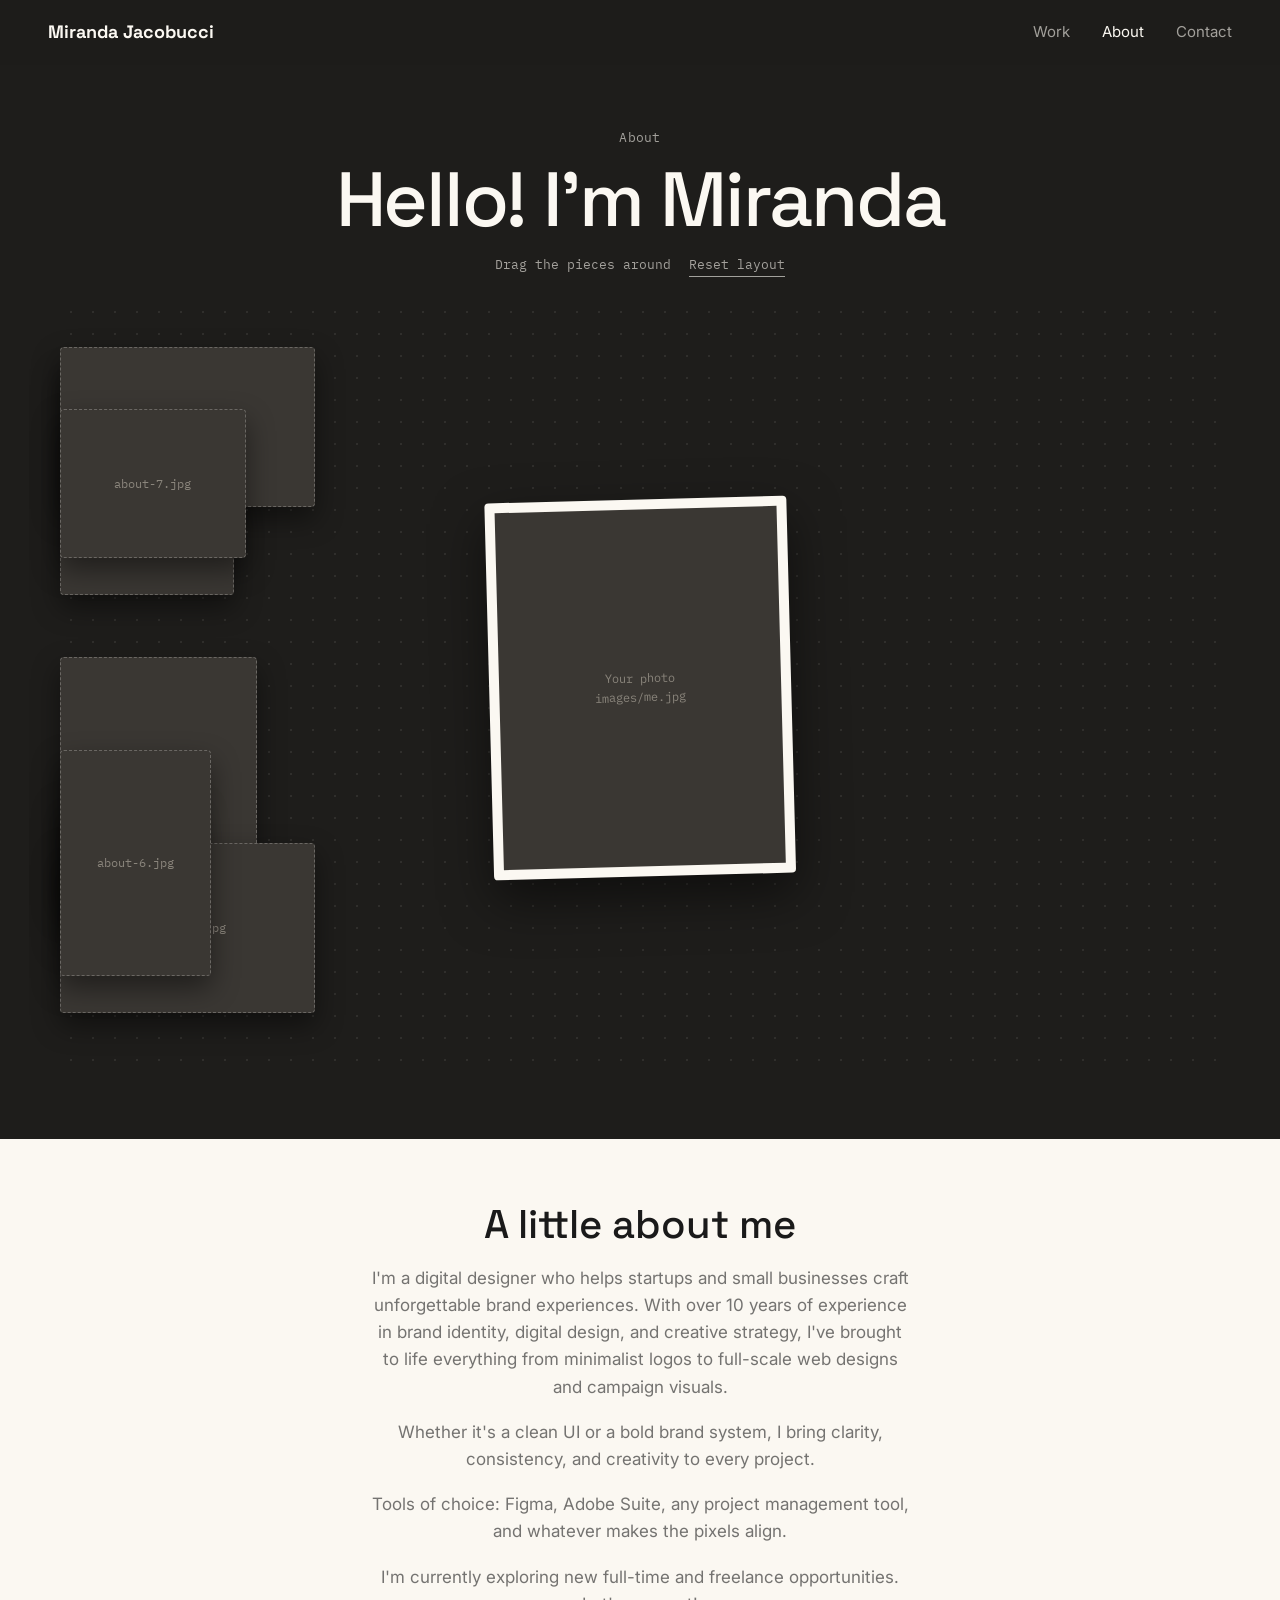
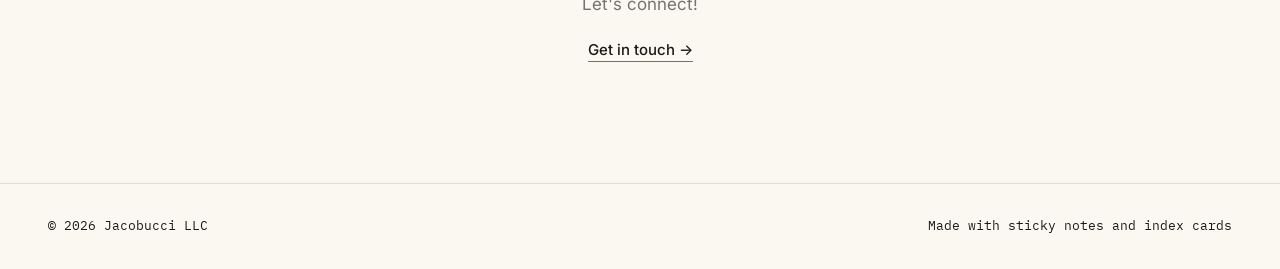
==== commit 09687079: "Match dark top, cream body layout on Work, About and case study pages Co-Authored-By: Claude Opus 5." ====
--- a/about.html
+++ b/about.html
@@ -21,6 +21,7 @@
   </header>
 
   <main>
+    <div class="about-dark" data-hero>
     <div class="about-hero wrap">
       <p class="eyebrow">About</p>
       <h1>Hello! I'm Miranda</h1>
@@ -58,6 +59,9 @@
       </div>
     </div>
 
+    </div>
+
+    <div class="on-cream">
     <section class="bio">
       <h2>A little about me</h2>
       <p>I'm a digital designer who helps startups and small businesses craft unforgettable brand experiences. With over 10 years of experience in brand identity, digital design, and creative strategy, I've brought to life everything from minimalist logos to full-scale web designs and campaign visuals.</p>
@@ -66,9 +70,10 @@
       <p>I'm currently exploring new full-time and freelance opportunities. Let's connect!</p>
       <a class="link" href="index.html#contact">Get in touch →</a>
     </section>
+    </div>
   </main>
 
-  <footer class="site-footer">
+  <footer class="site-footer on-cream">
     <span>© 2026 Jacobucci LLC</span>
     <span>Made with sticky notes and index cards</span>
   </footer>
--- a/css/styles.css
+++ b/css/styles.css
@@ -85,6 +85,7 @@
 
 /* Shared paper bits */
 .sticky-note {
+  aspect-ratio: 1 / 1;
   background: var(--yellow);
   color: var(--ink);
   padding: 16px 18px;
@@ -298,7 +299,7 @@
 .about-preview h2 { font-size: clamp(32px, 4.5vw, 56px); letter-spacing: -0.02em; margin: 10px 0 20px; }
 .about-preview p.lead { color: var(--paper-dim); margin: 0 0 36px; max-width: 46ch; }
 .process { display: grid; grid-template-columns: repeat(3, minmax(0, 1fr)); gap: 16px; margin-bottom: 36px; }
-.process .sticky-note { min-height: 140px; font-size: 18px; }
+.process .sticky-note { font-size: 18px; }
 .process .sticky-note small { font-family: var(--font-body); font-size: 13px; line-height: 1.4; }
 .process .sticky-note:nth-child(1) { background: var(--coral); --r: -2deg; }
 .process .sticky-note:nth-child(2) { background: var(--yellow); --r: 1.5deg; }
@@ -589,6 +590,44 @@
   .cs-grid-3 > :last-child { grid-column: 1 / -1; aspect-ratio: 2 / 1 !important; }
 }
 
+/* Cream sections (homepage below the hero) */
+.on-cream {
+  --paper-dim: rgba(26, 26, 26, 0.6);
+  background: var(--paper);
+  color: var(--ink);
+}
+.on-cream .link:hover { border-color: var(--ink); }
+.on-cream .folder { box-shadow: 0 -4px 24px rgba(26, 26, 26, 0.14); }
+.on-cream .folder-tab:focus-visible { outline-color: var(--ink); }
+.on-cream .index-card { background-color: #FFFFFF; box-shadow: 0 12px 28px rgba(26, 26, 26, 0.12); }
+.on-cream .sticky-note { box-shadow: 0 10px 22px rgba(26, 26, 26, 0.16); }
+.on-cream .photo-frame .placeholder { box-shadow: 0 16px 34px rgba(26, 26, 26, 0.18); }
+.on-cream .tape { background: rgba(255, 228, 94, 0.8); }
+.site-footer.on-cream { border-top-color: rgba(26, 26, 26, 0.12); }
+
+.work-body { padding-top: 40px; }
+.on-cream .filter-tab { background: rgba(26, 26, 26, 0.06); color: var(--ink); }
+.on-cream .filter-tab:hover { background: rgba(26, 26, 26, 0.11); }
+.on-cream .filter-tab[aria-pressed="true"] { background: var(--ink); color: var(--paper); }
+.on-cream .filter-rule { background: var(--ink); }
+.on-cream .project-card { background: #FFFFFF; border-color: rgba(26, 26, 26, 0.1); }
+.on-cream .project-card:hover { border-color: var(--ink); }
+.on-cream .project-card .placeholder { background: #ECE8DF; }
+
+.about-dark { padding-bottom: 64px; }
+
+.cs-dark { padding-bottom: clamp(56px, 9vh, 104px); }
+.cs-dark .cs-cover { margin-bottom: 0; }
+.case-body { padding-top: clamp(72px, 12vh, 140px); }
+.on-cream .cs-text p, .on-cream .cs-section-text p { color: rgba(26, 26, 26, 0.78); }
+.on-cream .cs-photo, .on-cream .cs-video { background: #ECE8DF; }
+
+body.nav-light .site-nav { background: rgba(251, 248, 242, 0.9); }
+body.nav-light .logo { color: var(--ink); }
+body.nav-light .site-nav nav a { color: rgba(26, 26, 26, 0.6); }
+body.nav-light .site-nav nav a:hover, body.nav-light .site-nav nav a[aria-current="page"] { color: var(--ink); }
+.site-nav, .site-nav .logo, .site-nav nav a { transition: background-color 0.3s, color 0.3s; }
+
 /* Responsive */
 @media (max-width: 960px) {
   .services-grid { grid-template-columns: repeat(2, minmax(0, 1fr)); }
@@ -610,8 +649,9 @@
   .folder-info .desc { display: none; }
   .services-grid { grid-template-columns: 1fr; }
   .index-card { min-height: 220px; }
-  .process { grid-template-columns: 1fr; }
-  .process .sticky-note { min-height: 0; }
+  .process { grid-template-columns: repeat(2, minmax(0, 1fr)); gap: 14px; }
+  .process .sticky-note { font-size: 16px; padding: 14px; }
+  .process .sticky-note small { font-size: 12px; }
   .contact-form { grid-template-columns: 1fr; }
   .filter-tabs { margin: 0 calc(var(--gutter) * -1); padding: 0 var(--gutter); }
   .filter-tab { font-size: 14px; padding: 10px 14px 9px; }
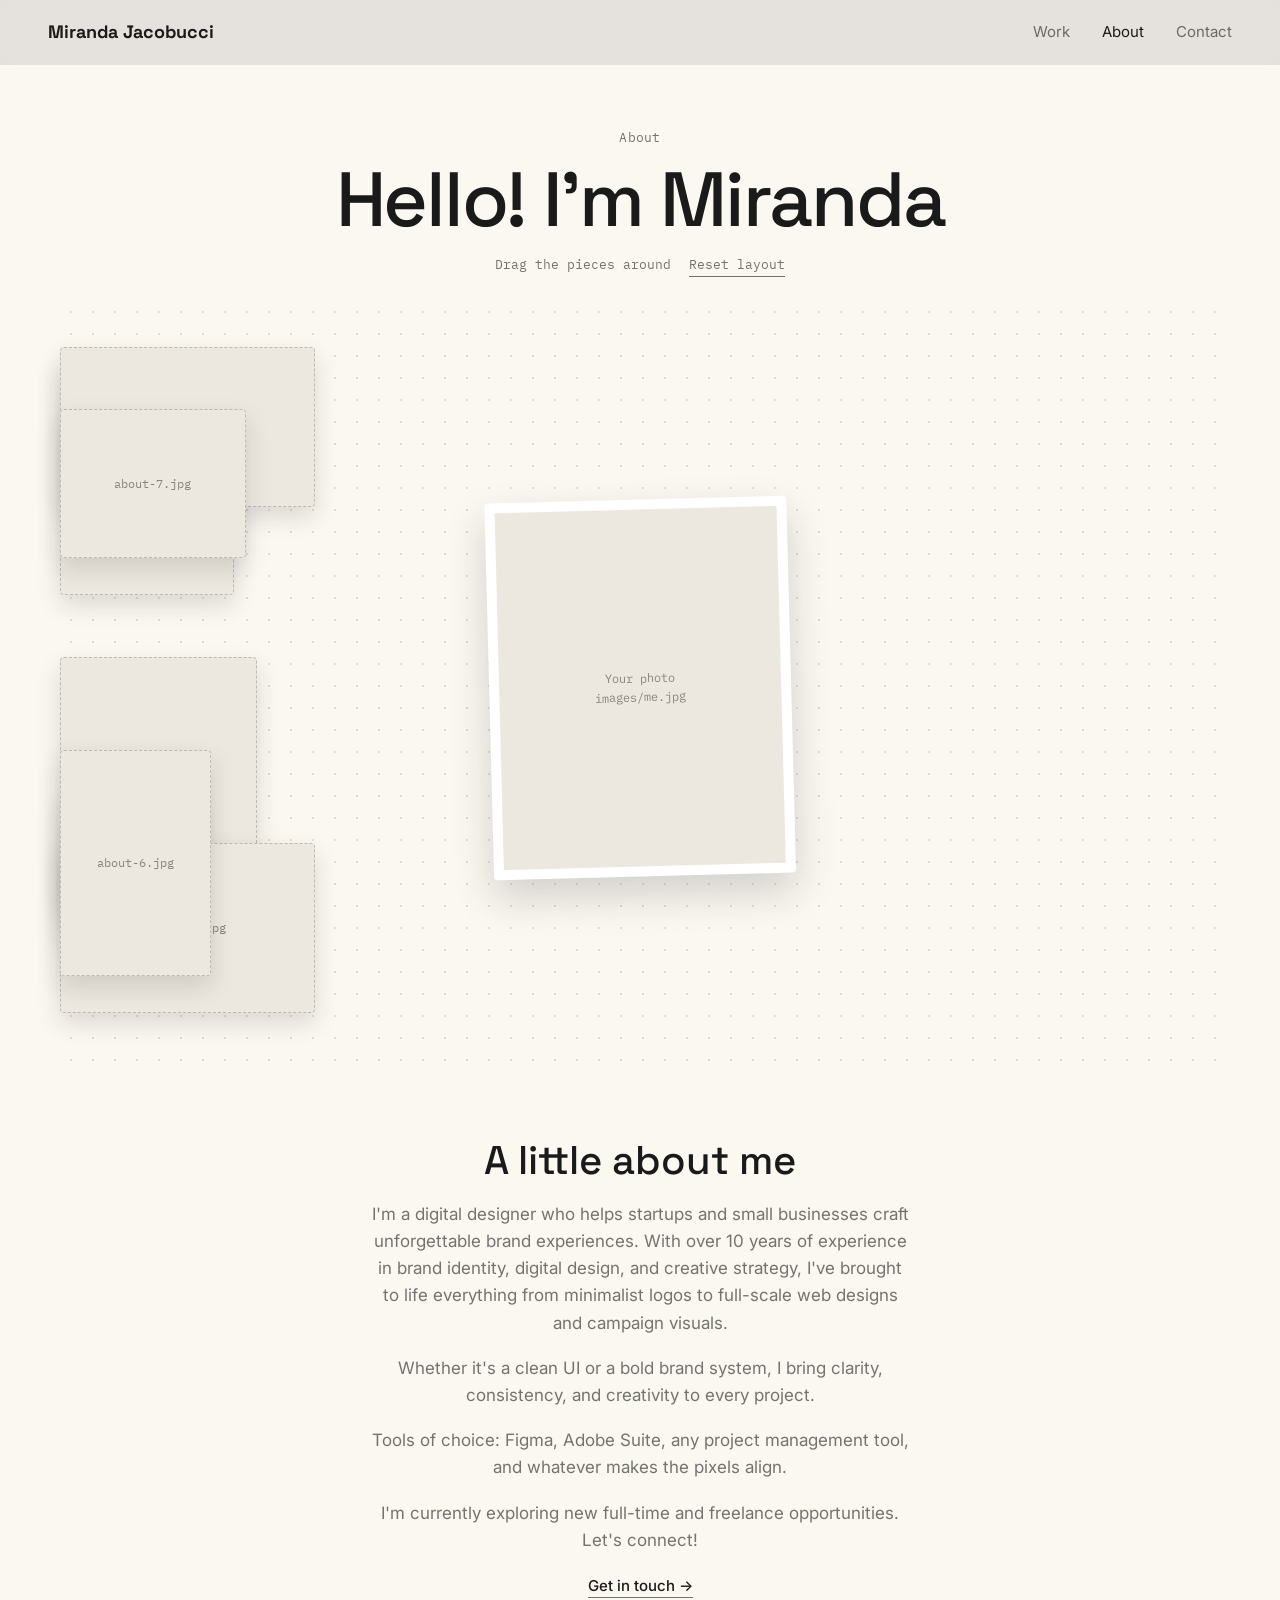
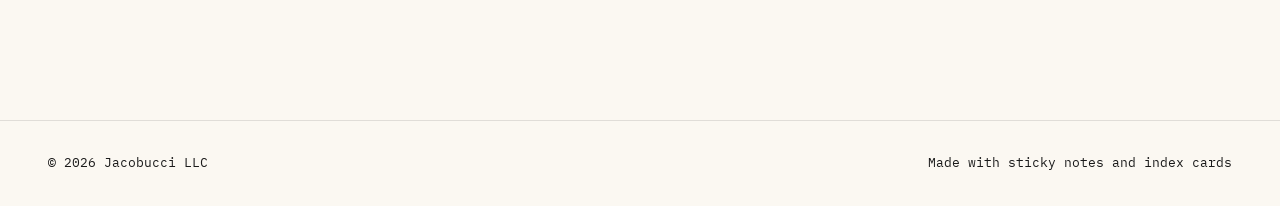
==== commit a22a1814: "Make About page fully cream Co-Authored-By: Claude Opus 5.5 <noreply@anthropic.com>" ====
--- a/about.html
+++ b/about.html
@@ -10,7 +10,7 @@
   <link href="https://fonts.googleapis.com/css2?family=IBM+Plex+Mono:wght@400;500&family=Inter:wght@400;500&family=Space+Grotesk:wght@500;700&display=swap" rel="stylesheet">
   <link rel="stylesheet" href="css/styles.css">
 </head>
-<body data-page="about">
+<body data-page="about" class="nav-light">
   <header class="site-nav">
     <a class="logo" href="index.html">Miranda Jacobucci</a>
     <nav aria-label="Main">
@@ -21,7 +21,7 @@
   </header>
 
   <main>
-    <div class="about-dark" data-hero>
+    <div class="on-cream">
     <div class="about-hero wrap">
       <p class="eyebrow">About</p>
       <h1>Hello! I'm Miranda</h1>
@@ -59,9 +59,7 @@
       </div>
     </div>
 
-    </div>
 
-    <div class="on-cream">
     <section class="bio">
       <h2>A little about me</h2>
       <p>I'm a digital designer who helps startups and small businesses craft unforgettable brand experiences. With over 10 years of experience in brand identity, digital design, and creative strategy, I've brought to life everything from minimalist logos to full-scale web designs and campaign visuals.</p>
--- a/css/styles.css
+++ b/css/styles.css
@@ -614,7 +614,13 @@
 .on-cream .project-card:hover { border-color: var(--ink); }
 .on-cream .project-card .placeholder { background: #ECE8DF; }
 
-.about-dark { padding-bottom: 64px; }
+[data-page="about"] main > .on-cream { padding-bottom: 1px; }
+.on-cream .board { background-image: radial-gradient(rgba(26, 26, 26, 0.12) 1.2px, transparent 1.2px); }
+.on-cream .board-photo .placeholder { border-color: #FFFFFF; box-shadow: 0 18px 40px rgba(26, 26, 26, 0.18); }
+.on-cream .drag-item { box-shadow: 0 10px 24px rgba(26, 26, 26, 0.14); }
+.on-cream .drag-item.dragging { box-shadow: 0 22px 44px rgba(26, 26, 26, 0.22); }
+.on-cream .drag-item .placeholder { background: #ECE8DF; border-color: rgba(26, 26, 26, 0.22); }
+.on-cream .board-photo .placeholder { background: #ECE8DF; }
 
 .cs-dark { padding-bottom: clamp(56px, 9vh, 104px); }
 .cs-dark .cs-cover { margin-bottom: 0; }
